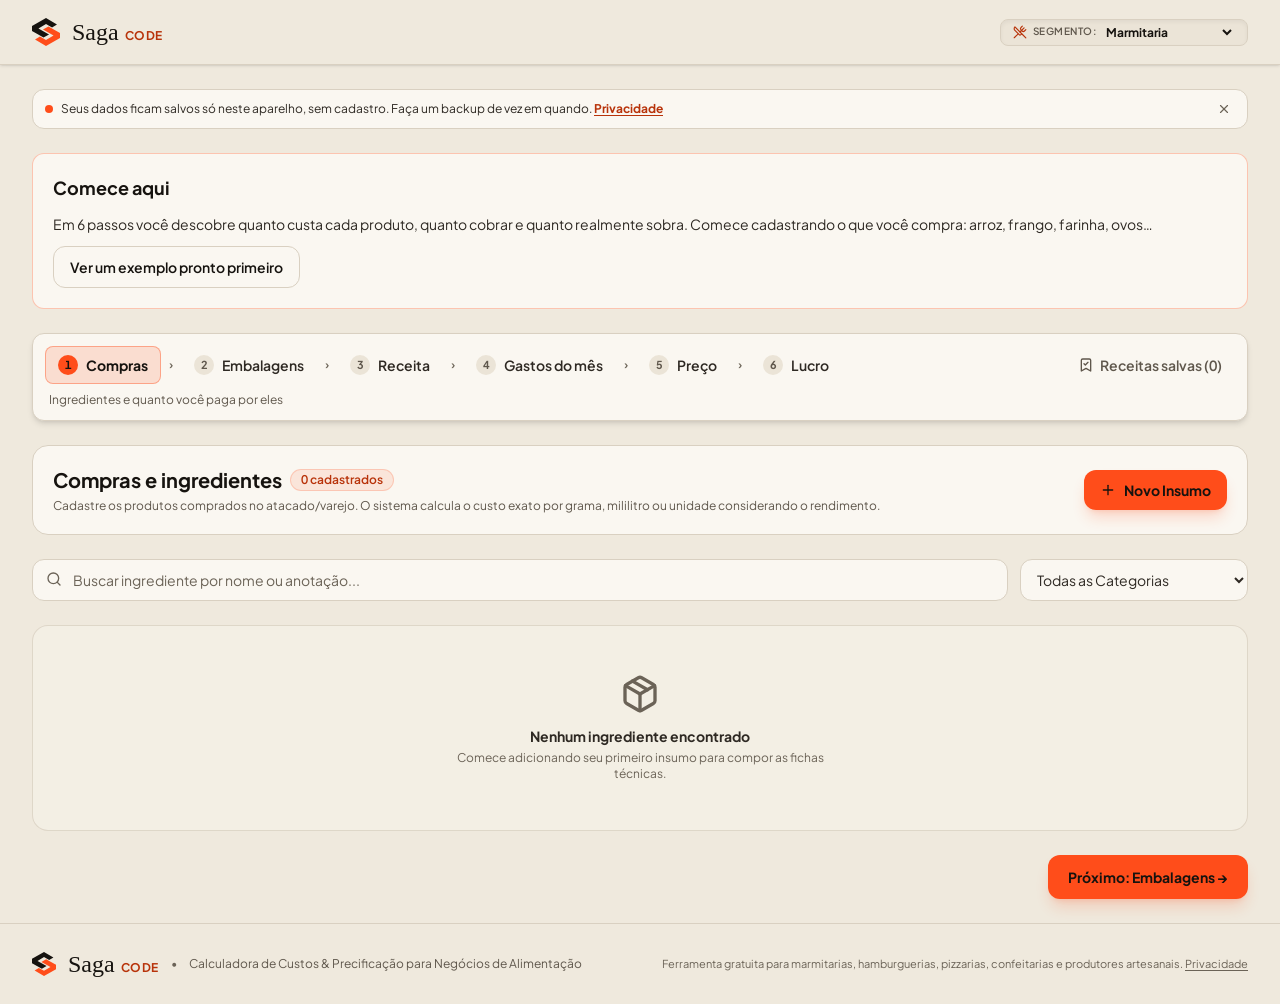
==== app/index.html @ 84a82c28 "Site da calculadora + calculadora v1 (build estático) Página de apresentação em / e calculadora em /" ====
<!doctype html>
<html lang="pt-BR">
  <head>
    <meta charset="UTF-8" />
    <meta name="viewport" content="width=device-width, initial-scale=1.0" />
    <title>SAGA Code | Calculadora de Custos e Precificação</title>
    <meta name="description" content="Ferramenta profissional e gratuita da SAGA Code para pequenos negócios de alimentação calcularem custos de produção, fichas técnicas, margem de lucro e formação de preços de venda." />
    <meta property="og:title" content="SAGA Code | Calculadora de Custos e Precificação" />
    <meta property="og:description" content="Ferramenta profissional e gratuita da SAGA Code para pequenos negócios de alimentação calcularem custos de produção, fichas técnicas, margem de lucro e formação de preços de venda." />
    <meta property="og:type" content="website" />
    <link rel="icon" type="image/svg+xml" href="data:image/svg+xml,%3Csvg viewBox='0 0 204 204' fill='none' xmlns='http://www.w3.org/2000/svg'%3E%3Cpath d='M102 0 L182 47 L146 69 L102 43 L47 76 L124 120 L84 142 L0 95 L0 58 Z' fill='%23efe9dd'/%3E%3Cpath d='M120 62 L204 109 L204 146 L102 204 L22 157 L58 135 L102 160 L157 127 L80 84 Z' fill='%23ff4d1a'/%3E%3C/svg%3E" />
    <link rel="preconnect" href="https://fonts.googleapis.com">
    <link rel="preconnect" href="https://fonts.gstatic.com" crossorigin>
    <link href="https://fonts.googleapis.com/css2?family=Plus+Jakarta+Sans:wght@400;500;600;700;800&family=JetBrains+Mono:wght@400;500;600;700&display=swap" rel="stylesheet">
    <link href="https://fonts.googleapis.com/css2?family=Material+Symbols+Outlined:wght,FILL@100..700,0..1&display=swap" rel="stylesheet" />
    <script type="module" crossorigin src="./assets/index-Cg6MCPva.js"></script>
    <link rel="stylesheet" crossorigin href="./assets/index-Ce3x1LpZ.css">
  </head>
  <body class="bg-fundo text-texto antialiased font-sans selection:bg-marca/20 selection:text-texto min-h-screen flex flex-col">
    <div id="root" class="min-h-screen flex flex-col"></div>
  </body>
</html>
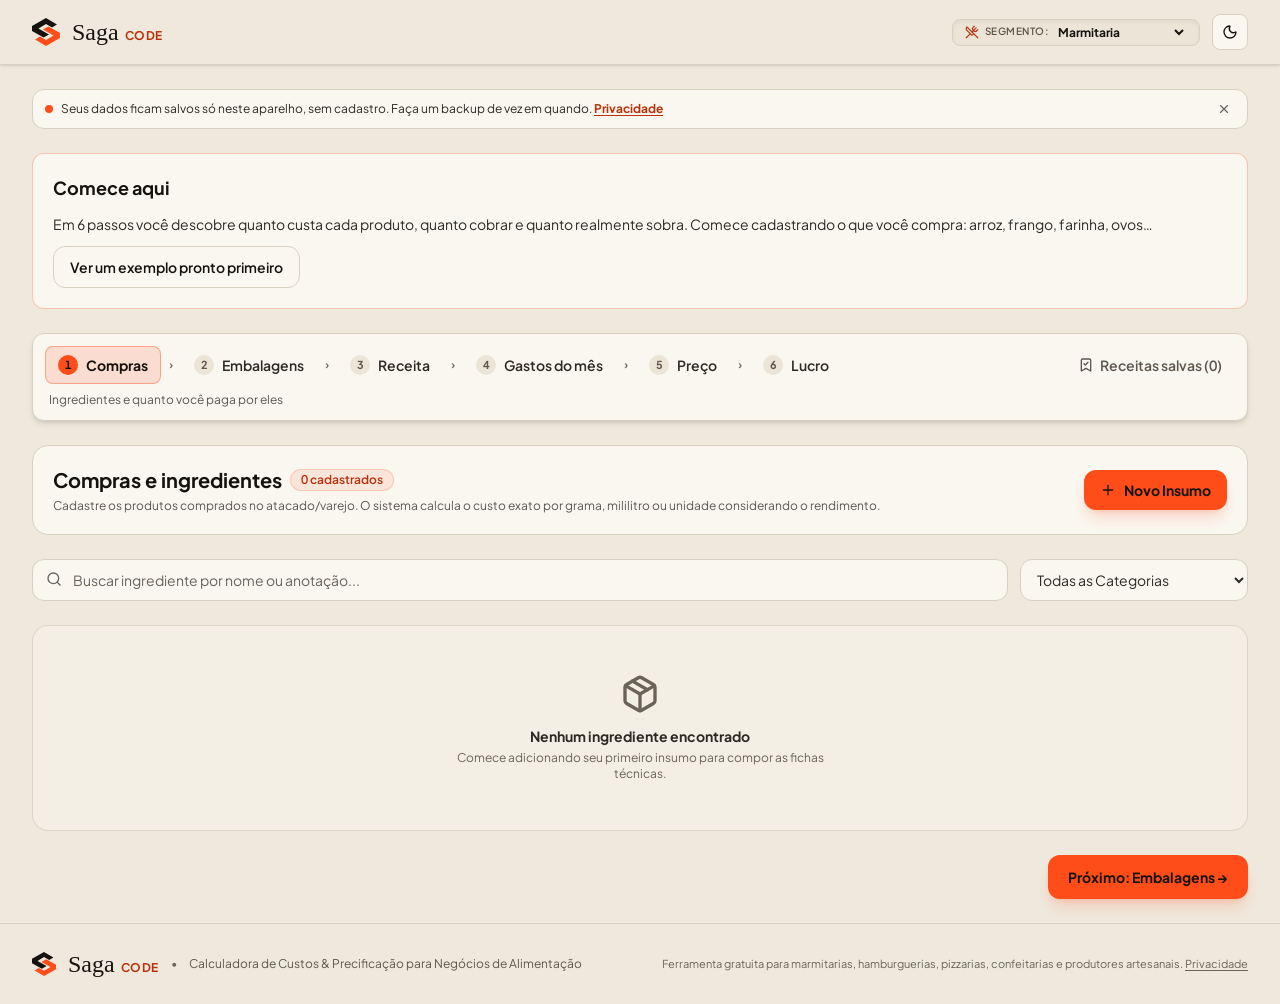
==== commit 0e427d07: "Botão de tema claro/escuro no site e na calculadora A escolha fica salva no aparelho e vale para os " ====
--- a/app/index.html
+++ b/app/index.html
@@ -13,7 +13,10 @@
     <link rel="preconnect" href="https://fonts.gstatic.com" crossorigin>
     <link href="https://fonts.googleapis.com/css2?family=Plus+Jakarta+Sans:wght@400;500;600;700;800&family=JetBrains+Mono:wght@400;500;600;700&display=swap" rel="stylesheet">
     <link href="https://fonts.googleapis.com/css2?family=Material+Symbols+Outlined:wght,FILL@100..700,0..1&display=swap" rel="stylesheet" />
-    <script type="module" crossorigin src="./assets/index-Cg6MCPva.js"></script>
+    <script>
+      try { var t = localStorage.getItem('saga-tema'); if (t === 'escuro' || (!t && matchMedia('(prefers-color-scheme: dark)').matches)) document.documentElement.setAttribute('data-tema', 'grafite'); } catch (e) {}
+    </script>
+    <script type="module" crossorigin src="./assets/index-BzdyCPck.js"></script>
     <link rel="stylesheet" crossorigin href="./assets/index-Ce3x1LpZ.css">
   </head>
   <body class="bg-fundo text-texto antialiased font-sans selection:bg-marca/20 selection:text-texto min-h-screen flex flex-col">
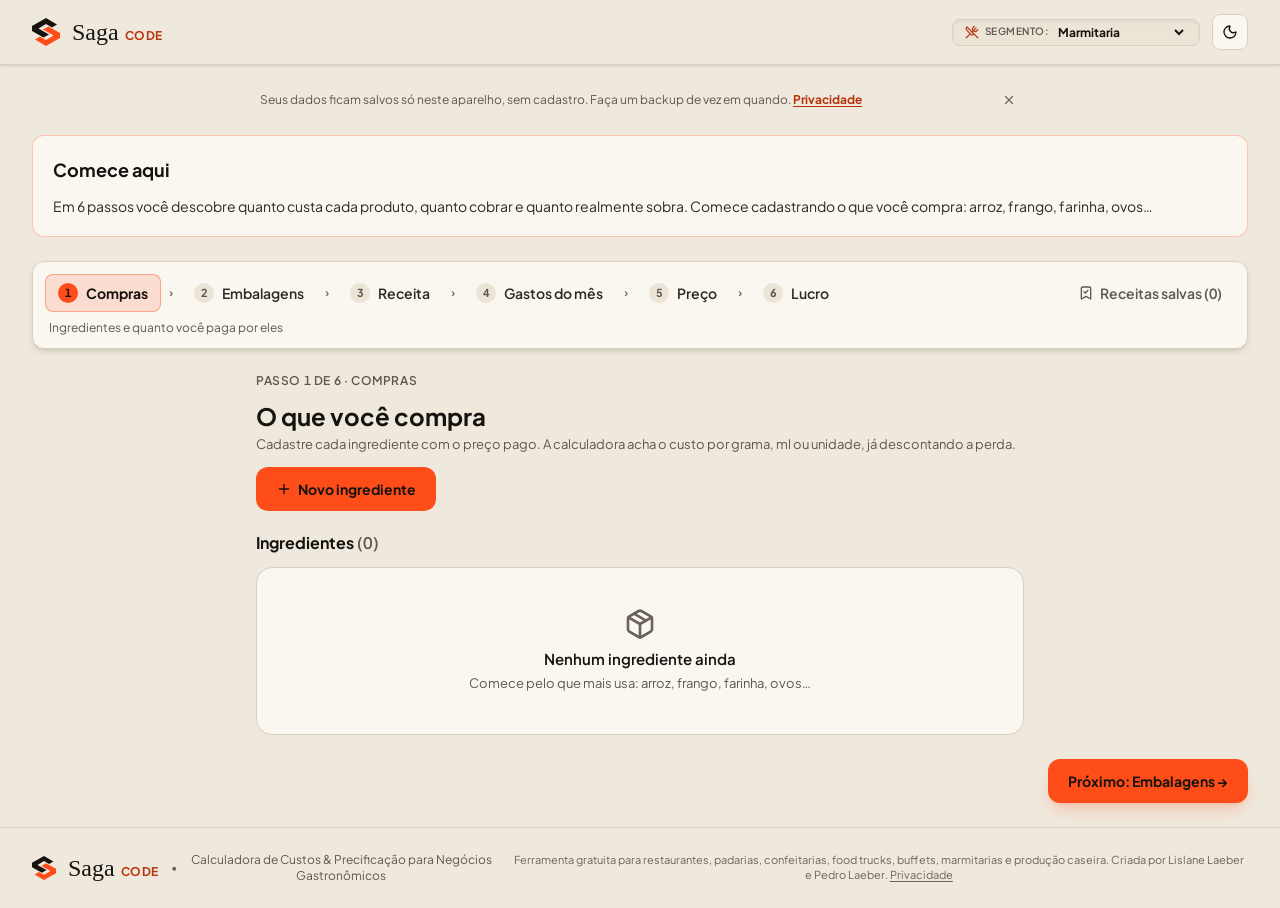
==== commit e168f94a: "Calculadora: visual premium em todas as telas, sem dados de teste - Seis telas no estilo da tela Rec" ====
--- a/app/index.html
+++ b/app/index.html
@@ -4,9 +4,9 @@
     <meta charset="UTF-8" />
     <meta name="viewport" content="width=device-width, initial-scale=1.0" />
     <title>SAGA Code | Calculadora de Custos e Precificação</title>
-    <meta name="description" content="Ferramenta profissional e gratuita da SAGA Code para pequenos negócios de alimentação calcularem custos de produção, fichas técnicas, margem de lucro e formação de preços de venda." />
+    <meta name="description" content="Ferramenta profissional e gratuita da SAGA Code para negócios gastronômicos calcularem custos de produção, fichas técnicas, margem de lucro e formação de preços de venda." />
     <meta property="og:title" content="SAGA Code | Calculadora de Custos e Precificação" />
-    <meta property="og:description" content="Ferramenta profissional e gratuita da SAGA Code para pequenos negócios de alimentação calcularem custos de produção, fichas técnicas, margem de lucro e formação de preços de venda." />
+    <meta property="og:description" content="Ferramenta profissional e gratuita da SAGA Code para negócios gastronômicos calcularem custos de produção, fichas técnicas, margem de lucro e formação de preços de venda." />
     <meta property="og:type" content="website" />
     <link rel="icon" type="image/svg+xml" href="data:image/svg+xml,%3Csvg viewBox='0 0 204 204' fill='none' xmlns='http://www.w3.org/2000/svg'%3E%3Cpath d='M102 0 L182 47 L146 69 L102 43 L47 76 L124 120 L84 142 L0 95 L0 58 Z' fill='%23efe9dd'/%3E%3Cpath d='M120 62 L204 109 L204 146 L102 204 L22 157 L58 135 L102 160 L157 127 L80 84 Z' fill='%23ff4d1a'/%3E%3C/svg%3E" />
     <link rel="preconnect" href="https://fonts.googleapis.com">
@@ -16,8 +16,8 @@
     <script>
       try { var t = localStorage.getItem('saga-tema'); if (t === 'escuro' || (!t && matchMedia('(prefers-color-scheme: dark)').matches)) document.documentElement.setAttribute('data-tema', 'grafite'); } catch (e) {}
     </script>
-    <script type="module" crossorigin src="./assets/index-BzdyCPck.js"></script>
-    <link rel="stylesheet" crossorigin href="./assets/index-Ce3x1LpZ.css">
+    <script type="module" crossorigin src="./assets/index-DSBAa_NX.js"></script>
+    <link rel="stylesheet" crossorigin href="./assets/index-Cl3dz7Lz.css">
   </head>
   <body class="bg-fundo text-texto antialiased font-sans selection:bg-marca/20 selection:text-texto min-h-screen flex flex-col">
     <div id="root" class="min-h-screen flex flex-col"></div>
--- a/app/assets/index-Cl3dz7Lz.css
+++ b/app/assets/index-Cl3dz7Lz.css
@@ -0,0 +1,2 @@
+/*! tailwindcss v4.3.5 | MIT License | https://tailwindcss.com */
+@layer properties{@supports (((-webkit-hyphens:none)) and (not (margin-trim:block))) or ((-moz-orient:inline) and (not (color:rgb(from red r g b)))){*,:before,:after,::backdrop{--tw-translate-x:0;--tw-translate-y:0;--tw-translate-z:0;--tw-rotate-x:initial;--tw-rotate-y:initial;--tw-rotate-z:initial;--tw-skew-x:initial;--tw-skew-y:initial;--tw-space-y-reverse:0;--tw-divide-y-reverse:0;--tw-border-style:solid;--tw-gradient-position:initial;--tw-gradient-from:#0000;--tw-gradient-via:#0000;--tw-gradient-to:#0000;--tw-gradient-stops:initial;--tw-gradient-via-stops:initial;--tw-gradient-from-position:0%;--tw-gradient-via-position:50%;--tw-gradient-to-position:100%;--tw-leading:initial;--tw-font-weight:initial;--tw-tracking:initial;--tw-shadow:0 0 #0000;--tw-shadow-color:initial;--tw-shadow-alpha:100%;--tw-inset-shadow:0 0 #0000;--tw-inset-shadow-color:initial;--tw-inset-shadow-alpha:100%;--tw-ring-color:initial;--tw-ring-shadow:0 0 #0000;--tw-inset-ring-color:initial;--tw-inset-ring-shadow:0 0 #0000;--tw-ring-inset:initial;--tw-ring-offset-width:0px;--tw-ring-offset-color:#fff;--tw-ring-offset-shadow:0 0 #0000;--tw-backdrop-blur:initial;--tw-backdrop-brightness:initial;--tw-backdrop-contrast:initial;--tw-backdrop-grayscale:initial;--tw-backdrop-hue-rotate:initial;--tw-backdrop-invert:initial;--tw-backdrop-opacity:initial;--tw-backdrop-saturate:initial;--tw-backdrop-sepia:initial;--tw-duration:initial;--tw-ease:initial}}}@layer theme{:root,:host{--font-sans:"Plus Jakarta Sans", system-ui, -apple-system, sans-serif;--font-mono:"Plus Jakarta Sans", system-ui, -apple-system, sans-serif;--color-orange-100:oklch(95.4% .038 75.164);--color-orange-200:oklch(90.1% .076 70.697);--color-orange-500:oklch(70.5% .213 47.604);--color-orange-600:oklch(64.6% .222 41.116);--color-orange-700:oklch(55.3% .195 38.402);--color-orange-800:oklch(47% .157 37.304);--color-orange-950:oklch(26.6% .079 36.259);--color-neutral-50:oklch(98.5% 0 none);--color-neutral-100:oklch(97% 0 none);--color-neutral-200:oklch(92.2% 0 none);--color-neutral-300:oklch(87% 0 none);--color-neutral-500:oklch(55.6% 0 none);--color-neutral-600:oklch(43.9% 0 none);--color-neutral-700:oklch(37.1% 0 none);--color-neutral-800:oklch(26.9% 0 none);--color-neutral-900:oklch(20.5% 0 none);--color-neutral-950:oklch(14.5% 0 none);--color-black:#000;--color-white:#fff;--spacing:.25rem;--container-sm:24rem;--container-md:28rem;--container-lg:32rem;--container-3xl:48rem;--container-4xl:56rem;--text-xs:.75rem;--text-xs--line-height:calc(1 / .75);--text-sm:.875rem;--text-sm--line-height:calc(1.25 / .875);--text-base:1rem;--text-base--line-height:calc(1.5 / 1);--text-lg:1.125rem;--text-lg--line-height:calc(1.75 / 1.125);--text-xl:1.25rem;--text-xl--line-height:calc(1.75 / 1.25);--text-2xl:1.5rem;--text-2xl--line-height:calc(2 / 1.5);--text-3xl:1.875rem;--text-3xl--line-height:calc(2.25 / 1.875);--text-4xl:2.25rem;--text-4xl--line-height:calc(2.5 / 2.25);--font-weight-normal:400;--font-weight-medium:500;--font-weight-semibold:600;--font-weight-bold:700;--font-weight-extrabold:800;--font-weight-black:900;--tracking-tight:-.025em;--tracking-normal:0em;--tracking-wider:.05em;--leading-tight:1.25;--leading-snug:1.375;--leading-relaxed:1.625;--radius-lg:.5rem;--radius-xl:.75rem;--radius-2xl:1rem;--radius-3xl:1.5rem;--ease-out:cubic-bezier(0, 0, .2, 1);--animate-spin:spin 1s linear infinite;--animate-pulse:pulse 2s cubic-bezier(.4, 0, .6, 1) infinite;--blur-sm:8px;--blur-md:12px;--default-transition-duration:.15s;--default-transition-timing-function:cubic-bezier(.4, 0, .2, 1);--default-font-family:var(--font-sans);--default-mono-font-family:var(--font-mono);--color-fundo:#efe9dd;--color-superficie:#faf7f1;--color-superficie-2:#ebe4d7;--color-borda:#d9d0c1;--color-texto:#16130f;--color-texto-2:#2e2923;--color-texto-suave:#5f574c;--color-texto-fraco:#6b6357;--color-marca:#ff4d1a;--color-marca-hover:#e8400f;--color-marca-texto:#b8330a;--color-sobre-marca:#16130f;--color-sucesso:#1f7a4d;--color-perigo:#b42318;--color-alerta:#8a4f00;--color-info:#1d5fa8}}@layer base{*,:after,:before,::backdrop{box-sizing:border-box;border:0 solid;margin:0;padding:0}::file-selector-button{box-sizing:border-box;border:0 solid;margin:0;padding:0}html,:host{-webkit-text-size-adjust:100%;tab-size:4;line-height:1.5;font-family:var(--default-font-family,-apple-system, BlinkMacSystemFont, "Segoe UI", Roboto, "Helvetica Neue", "Noto Sans", Arial, sans-serif, "Apple Color Emoji", "Segoe UI Emoji", "Segoe UI Symbol", "Noto Color Emoji");font-feature-settings:var(--default-font-feature-settings,normal);font-variation-settings:var(--default-font-variation-settings,normal);-webkit-tap-highlight-color:transparent}hr{height:0;color:inherit;border-top-width:1px}abbr:where([title]){-webkit-text-decoration:underline dotted;text-decoration:underline dotted}h1,h2,h3,h4,h5,h6{font-size:inherit;font-weight:inherit}a{color:inherit;-webkit-text-decoration:inherit;-webkit-text-decoration:inherit;-webkit-text-decoration:inherit;-webkit-text-decoration:inherit;text-decoration:inherit}b,strong{font-weight:bolder}code,kbd,samp,pre{font-family:var(--default-mono-font-family,ui-monospace, SFMono-Regular, Menlo, Monaco, Consolas, "Liberation Mono", "Courier New", monospace);font-feature-settings:var(--default-mono-font-feature-settings,normal);font-variation-settings:var(--default-mono-font-variation-settings,normal);font-size:1em}small{font-size:80%}sub,sup{vertical-align:baseline;font-size:75%;line-height:0;position:relative}sub{bottom:-.25em}sup{top:-.5em}table{text-indent:0;border-color:inherit;border-collapse:collapse}:-moz-focusring:where(:not(iframe)){outline:auto}progress{vertical-align:baseline}summary{display:list-item}ol,ul,menu{list-style:none}img,svg,video,canvas,audio,iframe,embed,object{vertical-align:middle;display:block}img,video{max-width:100%;height:auto}button,input,select,optgroup,textarea{font:inherit;font-feature-settings:inherit;font-variation-settings:inherit;letter-spacing:inherit;color:inherit;opacity:1;background-color:#0000;border-radius:0}::file-selector-button{font:inherit;font-feature-settings:inherit;font-variation-settings:inherit;letter-spacing:inherit;color:inherit;opacity:1;background-color:#0000;border-radius:0}:where(select:is([multiple],[size])) optgroup{font-weight:bolder}:where(select:is([multiple],[size])) optgroup option{padding-inline-start:20px}::file-selector-button{margin-inline-end:4px}::placeholder{opacity:1}@supports (not ((-webkit-appearance:-apple-pay-button))) or (contain-intrinsic-size:1px){::placeholder{color:currentColor}@supports (color:color-mix(in lab, red, red)){::placeholder{color:color-mix(in oklab, currentcolor 50%, transparent)}}}textarea{resize:vertical}::-webkit-search-decoration{-webkit-appearance:none}::-webkit-date-and-time-value{min-height:1lh;text-align:inherit}::-webkit-datetime-edit{display:inline-flex}::-webkit-datetime-edit-fields-wrapper{padding:0}::-webkit-datetime-edit{padding-block:0}::-webkit-datetime-edit-year-field{padding-block:0}::-webkit-datetime-edit-month-field{padding-block:0}::-webkit-datetime-edit-day-field{padding-block:0}::-webkit-datetime-edit-hour-field{padding-block:0}::-webkit-datetime-edit-minute-field{padding-block:0}::-webkit-datetime-edit-second-field{padding-block:0}::-webkit-datetime-edit-millisecond-field{padding-block:0}::-webkit-datetime-edit-meridiem-field{padding-block:0}::-webkit-calendar-picker-indicator{line-height:1}:-moz-ui-invalid{box-shadow:none}button,input:where([type=button],[type=reset],[type=submit]){appearance:button}::file-selector-button{appearance:button}::-webkit-inner-spin-button{height:auto}::-webkit-outer-spin-button{height:auto}[hidden]:where(:not([hidden=until-found])){display:none!important}*{border-color:var(--color-borda)}body{font-family:var(--font-sans);font-variant-numeric:tabular-nums;background-color:var(--color-fundo);color:var(--color-texto)}input[type=number]::-webkit-inner-spin-button{-webkit-appearance:none;margin:0}input[type=number]::-webkit-outer-spin-button{-webkit-appearance:none;margin:0}input[type=number]{-moz-appearance:textfield}input[type=range]{accent-color:var(--color-marca)}}@layer components;@layer utilities{.sr-only{clip-path:inset(50%);white-space:nowrap;border-width:0;width:1px;height:1px;margin:-1px;padding:0;position:absolute;overflow:hidden}.absolute{position:absolute}.fixed{position:fixed}.relative{position:relative}.sticky{position:sticky}.inset-0{inset:0}.-top-1{top:calc(var(--spacing) * -1)}.top-0{top:0}.top-1\/2{top:50%}.top-2{top:calc(var(--spacing) * 2)}.top-2\.5{top:calc(var(--spacing) * 2.5)}.top-3{top:calc(var(--spacing) * 3)}.-right-1\.5{right:calc(var(--spacing) * -1.5)}.right-0{right:0}.right-3{right:calc(var(--spacing) * 3)}.right-4{right:calc(var(--spacing) * 4)}.bottom-0{bottom:0}.bottom-20{bottom:calc(var(--spacing) * 20)}.left-0{left:0}.left-3{left:calc(var(--spacing) * 3)}.left-3\.5{left:calc(var(--spacing) * 3.5)}.left-4{left:calc(var(--spacing) * 4)}.z-10{z-index:10}.z-50{z-index:50}.z-\[55\]{z-index:55}.z-\[60\]{z-index:60}.m-0\!{margin:0!important}.mx-auto{margin-inline:auto}.mt-0\.5{margin-top:calc(var(--spacing) * .5)}.mt-1{margin-top:var(--spacing)}.mt-1\.5{margin-top:calc(var(--spacing) * 1.5)}.mt-2{margin-top:calc(var(--spacing) * 2)}.mt-3{margin-top:calc(var(--spacing) * 3)}.mt-4{margin-top:calc(var(--spacing) * 4)}.mt-5{margin-top:calc(var(--spacing) * 5)}.mt-8{margin-top:calc(var(--spacing) * 8)}.mb-1{margin-bottom:var(--spacing)}.mb-1\.5{margin-bottom:calc(var(--spacing) * 1.5)}.mb-2{margin-bottom:calc(var(--spacing) * 2)}.mb-3{margin-bottom:calc(var(--spacing) * 3)}.mb-4{margin-bottom:calc(var(--spacing) * 4)}.mb-6{margin-bottom:calc(var(--spacing) * 6)}.-ml-1{margin-left:calc(var(--spacing) * -1)}.ml-2{margin-left:calc(var(--spacing) * 2)}.line-clamp-2{-webkit-line-clamp:2;-webkit-box-orient:vertical;display:-webkit-box;overflow:hidden}.block{display:block}.flex{display:flex}.grid{display:grid}.hidden{display:none}.inline-flex{display:inline-flex}.\[field-sizing\:content\]{field-sizing:content}.h-0\.5{height:calc(var(--spacing) * .5)}.h-1\.5{height:calc(var(--spacing) * 1.5)}.h-2{height:calc(var(--spacing) * 2)}.h-3{height:calc(var(--spacing) * 3)}.h-3\.5{height:calc(var(--spacing) * 3.5)}.h-4{height:calc(var(--spacing) * 4)}.h-5{height:calc(var(--spacing) * 5)}.h-6{height:calc(var(--spacing) * 6)}.h-8{height:calc(var(--spacing) * 8)}.h-9{height:calc(var(--spacing) * 9)}.h-10{height:calc(var(--spacing) * 10)}.h-11{height:calc(var(--spacing) * 11)}.h-12{height:calc(var(--spacing) * 12)}.h-16{height:calc(var(--spacing) * 16)}.h-full{height:100%}.max-h-\[85vh\]{max-height:85vh}.max-h-\[90vh\]{max-height:90vh}.min-h-\[2\.4em\]{min-height:2.4em}.min-h-\[58px\]{min-height:58px}.min-h-screen{min-height:100vh}.w-2{width:calc(var(--spacing) * 2)}.w-3{width:calc(var(--spacing) * 3)}.w-3\.5{width:calc(var(--spacing) * 3.5)}.w-4{width:calc(var(--spacing) * 4)}.w-5{width:calc(var(--spacing) * 5)}.w-6{width:calc(var(--spacing) * 6)}.w-8{width:calc(var(--spacing) * 8)}.w-9{width:calc(var(--spacing) * 9)}.w-11{width:calc(var(--spacing) * 11)}.w-12{width:calc(var(--spacing) * 12)}.w-14{width:calc(var(--spacing) * 14)}.w-20{width:calc(var(--spacing) * 20)}.w-24{width:calc(var(--spacing) * 24)}.w-28{width:calc(var(--spacing) * 28)}.w-32{width:calc(var(--spacing) * 32)}.w-36{width:calc(var(--spacing) * 36)}.w-full{width:100%}.w-px{width:1px}.max-w-3xl{max-width:var(--container-3xl)}.max-w-4xl{max-width:var(--container-4xl)}.max-w-\[55\%\]{max-width:55%}.max-w-\[120px\]{max-width:120px}.max-w-\[1440px\]{max-width:1440px}.max-w-lg{max-width:var(--container-lg)}.max-w-md{max-width:var(--container-md)}.max-w-sm{max-width:var(--container-sm)}.min-w-0{min-width:0}.min-w-\[2ch\]{min-width:2ch}.min-w-\[140px\]{min-width:140px}.min-w-\[200px\]{min-width:200px}.flex-1{flex:1}.shrink-0{flex-shrink:0}.border-collapse{border-collapse:collapse}.-translate-y-1\/2{--tw-translate-y:calc(calc(1 / 2 * 100%) * -1);translate:var(--tw-translate-x) var(--tw-translate-y)}.transform{transform:var(--tw-rotate-x, ) var(--tw-rotate-y, ) var(--tw-rotate-z, ) var(--tw-skew-x, ) var(--tw-skew-y, )}.animate-pulse{animation:var(--animate-pulse)}.animate-spin{animation:var(--animate-spin)}.cursor-pointer{cursor:pointer}.resize{resize:both}.resize-none{resize:none}.list-disc{list-style-type:disc}.list-none{list-style-type:none}.grid-cols-1{grid-template-columns:repeat(1,minmax(0,1fr))}.grid-cols-2{grid-template-columns:repeat(2,minmax(0,1fr))}.grid-cols-3{grid-template-columns:repeat(3,minmax(0,1fr))}.grid-cols-4{grid-template-columns:repeat(4,minmax(0,1fr))}.grid-cols-6{grid-template-columns:repeat(6,minmax(0,1fr))}.flex-col{flex-direction:column}.flex-wrap{flex-wrap:wrap}.items-baseline{align-items:baseline}.items-center{align-items:center}.items-end{align-items:flex-end}.items-start{align-items:flex-start}.justify-between{justify-content:space-between}.justify-center{justify-content:center}.justify-end{justify-content:flex-end}.gap-0\.5{gap:calc(var(--spacing) * .5)}.gap-1{gap:var(--spacing)}.gap-1\.5{gap:calc(var(--spacing) * 1.5)}.gap-2{gap:calc(var(--spacing) * 2)}.gap-2\.5{gap:calc(var(--spacing) * 2.5)}.gap-3{gap:calc(var(--spacing) * 3)}.gap-4{gap:calc(var(--spacing) * 4)}.gap-5{gap:calc(var(--spacing) * 5)}.gap-6{gap:calc(var(--spacing) * 6)}:where(.space-y-1>:not(:last-child)){--tw-space-y-reverse:0;margin-block-start:calc(var(--spacing) * var(--tw-space-y-reverse));margin-block-end:calc(var(--spacing) * calc(1 - var(--tw-space-y-reverse)))}:where(.space-y-2>:not(:last-child)){--tw-space-y-reverse:0;margin-block-start:calc(calc(var(--spacing) * 2) * var(--tw-space-y-reverse));margin-block-end:calc(calc(var(--spacing) * 2) * calc(1 - var(--tw-space-y-reverse)))}:where(.space-y-3>:not(:last-child)){--tw-space-y-reverse:0;margin-block-start:calc(calc(var(--spacing) * 3) * var(--tw-space-y-reverse));margin-block-end:calc(calc(var(--spacing) * 3) * calc(1 - var(--tw-space-y-reverse)))}:where(.space-y-4>:not(:last-child)){--tw-space-y-reverse:0;margin-block-start:calc(calc(var(--spacing) * 4) * var(--tw-space-y-reverse));margin-block-end:calc(calc(var(--spacing) * 4) * calc(1 - var(--tw-space-y-reverse)))}:where(.space-y-5>:not(:last-child)){--tw-space-y-reverse:0;margin-block-start:calc(calc(var(--spacing) * 5) * var(--tw-space-y-reverse));margin-block-end:calc(calc(var(--spacing) * 5) * calc(1 - var(--tw-space-y-reverse)))}:where(.space-y-6>:not(:last-child)){--tw-space-y-reverse:0;margin-block-start:calc(calc(var(--spacing) * 6) * var(--tw-space-y-reverse));margin-block-end:calc(calc(var(--spacing) * 6) * calc(1 - var(--tw-space-y-reverse)))}:where(.divide-y>:not(:last-child)){--tw-divide-y-reverse:0;border-bottom-style:var(--tw-border-style);border-top-style:var(--tw-border-style);border-top-width:calc(1px * var(--tw-divide-y-reverse));border-bottom-width:calc(1px * calc(1 - var(--tw-divide-y-reverse)))}:where(.divide-borda>:not(:last-child)){border-color:var(--color-borda)}:where(.divide-borda\/50>:not(:last-child)){border-color:#d9d0c180}@supports (color:color-mix(in lab, red, red)){:where(.divide-borda\/50>:not(:last-child)){border-color:color-mix(in oklab, var(--color-borda) 50%, transparent)}}:where(.divide-neutral-200>:not(:last-child)){border-color:var(--color-neutral-200)}.self-start{align-self:flex-start}.truncate{text-overflow:ellipsis;white-space:nowrap;overflow:hidden}.overflow-hidden{overflow:hidden}.overflow-x-auto{overflow-x:auto}.overflow-y-auto{overflow-y:auto}.rounded{border-radius:.25rem}.rounded-2xl{border-radius:var(--radius-2xl)}.rounded-full{border-radius:2147483647px}.rounded-lg{border-radius:var(--radius-lg)}.rounded-xl{border-radius:var(--radius-xl)}.rounded-t-3xl{border-top-left-radius:var(--radius-3xl);border-top-right-radius:var(--radius-3xl)}.border{border-style:var(--tw-border-style);border-width:1px}.border-0{border-style:var(--tw-border-style);border-width:0}.border-t{border-top-style:var(--tw-border-style);border-top-width:1px}.border-t-2{border-top-style:var(--tw-border-style);border-top-width:2px}.border-b{border-bottom-style:var(--tw-border-style);border-bottom-width:1px}.border-b-2{border-bottom-style:var(--tw-border-style);border-bottom-width:2px}.border-dashed{--tw-border-style:dashed;border-style:dashed}.border-alerta\/30{border-color:#8a4f004d}@supports (color:color-mix(in lab, red, red)){.border-alerta\/30{border-color:color-mix(in oklab, var(--color-alerta) 30%, transparent)}}.border-alerta\/40{border-color:#8a4f0066}@supports (color:color-mix(in lab, red, red)){.border-alerta\/40{border-color:color-mix(in oklab, var(--color-alerta) 40%, transparent)}}.border-borda{border-color:var(--color-borda)}.border-borda\/60{border-color:#d9d0c199}@supports (color:color-mix(in lab, red, red)){.border-borda\/60{border-color:color-mix(in oklab, var(--color-borda) 60%, transparent)}}.border-borda\/70{border-color:#d9d0c1b3}@supports (color:color-mix(in lab, red, red)){.border-borda\/70{border-color:color-mix(in oklab, var(--color-borda) 70%, transparent)}}.border-borda\/80{border-color:#d9d0c1cc}@supports (color:color-mix(in lab, red, red)){.border-borda\/80{border-color:color-mix(in oklab, var(--color-borda) 80%, transparent)}}.border-marca\/20{border-color:#ff4d1a33}@supports (color:color-mix(in lab, red, red)){.border-marca\/20{border-color:color-mix(in oklab, var(--color-marca) 20%, transparent)}}.border-marca\/25{border-color:#ff4d1a40}@supports (color:color-mix(in lab, red, red)){.border-marca\/25{border-color:color-mix(in oklab, var(--color-marca) 25%, transparent)}}.border-marca\/30{border-color:#ff4d1a4d}@supports (color:color-mix(in lab, red, red)){.border-marca\/30{border-color:color-mix(in oklab, var(--color-marca) 30%, transparent)}}.border-marca\/40{border-color:#ff4d1a66}@supports (color:color-mix(in lab, red, red)){.border-marca\/40{border-color:color-mix(in oklab, var(--color-marca) 40%, transparent)}}.border-neutral-200{border-color:var(--color-neutral-200)}.border-neutral-800{border-color:var(--color-neutral-800)}.border-neutral-900{border-color:var(--color-neutral-900)}.border-orange-200{border-color:var(--color-orange-200)}.border-perigo\/30{border-color:#b423184d}@supports (color:color-mix(in lab, red, red)){.border-perigo\/30{border-color:color-mix(in oklab, var(--color-perigo) 30%, transparent)}}.border-perigo\/40{border-color:#b4231866}@supports (color:color-mix(in lab, red, red)){.border-perigo\/40{border-color:color-mix(in oklab, var(--color-perigo) 40%, transparent)}}.border-perigo\/50{border-color:#b4231880}@supports (color:color-mix(in lab, red, red)){.border-perigo\/50{border-color:color-mix(in oklab, var(--color-perigo) 50%, transparent)}}.border-sucesso\/20{border-color:#1f7a4d33}@supports (color:color-mix(in lab, red, red)){.border-sucesso\/20{border-color:color-mix(in oklab, var(--color-sucesso) 20%, transparent)}}.border-sucesso\/30{border-color:#1f7a4d4d}@supports (color:color-mix(in lab, red, red)){.border-sucesso\/30{border-color:color-mix(in oklab, var(--color-sucesso) 30%, transparent)}}.border-sucesso\/40{border-color:#1f7a4d66}@supports (color:color-mix(in lab, red, red)){.border-sucesso\/40{border-color:color-mix(in oklab, var(--color-sucesso) 40%, transparent)}}.border-sucesso\/50{border-color:#1f7a4d80}@supports (color:color-mix(in lab, red, red)){.border-sucesso\/50{border-color:color-mix(in oklab, var(--color-sucesso) 50%, transparent)}}.border-transparent{border-color:#0000}.bg-alerta{background-color:var(--color-alerta)}.bg-alerta\/10{background-color:#8a4f001a}@supports (color:color-mix(in lab, red, red)){.bg-alerta\/10{background-color:color-mix(in oklab, var(--color-alerta) 10%, transparent)}}.bg-black\/50{background-color:#00000080}@supports (color:color-mix(in lab, red, red)){.bg-black\/50{background-color:color-mix(in oklab, var(--color-black) 50%, transparent)}}.bg-fundo{background-color:var(--color-fundo)}.bg-fundo\/50{background-color:#efe9dd80}@supports (color:color-mix(in lab, red, red)){.bg-fundo\/50{background-color:color-mix(in oklab, var(--color-fundo) 50%, transparent)}}.bg-fundo\/60{background-color:#efe9dd99}@supports (color:color-mix(in lab, red, red)){.bg-fundo\/60{background-color:color-mix(in oklab, var(--color-fundo) 60%, transparent)}}.bg-fundo\/95{background-color:#efe9ddf2}@supports (color:color-mix(in lab, red, red)){.bg-fundo\/95{background-color:color-mix(in oklab, var(--color-fundo) 95%, transparent)}}.bg-info{background-color:var(--color-info)}.bg-info\/10{background-color:#1d5fa81a}@supports (color:color-mix(in lab, red, red)){.bg-info\/10{background-color:color-mix(in oklab, var(--color-info) 10%, transparent)}}.bg-marca{background-color:var(--color-marca)}.bg-marca\/10{background-color:#ff4d1a1a}@supports (color:color-mix(in lab, red, red)){.bg-marca\/10{background-color:color-mix(in oklab, var(--color-marca) 10%, transparent)}}.bg-marca\/15{background-color:#ff4d1a26}@supports (color:color-mix(in lab, red, red)){.bg-marca\/15{background-color:color-mix(in oklab, var(--color-marca) 15%, transparent)}}.bg-marca\/20{background-color:#ff4d1a33}@supports (color:color-mix(in lab, red, red)){.bg-marca\/20{background-color:color-mix(in oklab, var(--color-marca) 20%, transparent)}}.bg-neutral-50{background-color:var(--color-neutral-50)}.bg-neutral-100{background-color:var(--color-neutral-100)}.bg-neutral-800{background-color:var(--color-neutral-800)}.bg-neutral-950{background-color:var(--color-neutral-950)}.bg-orange-100{background-color:var(--color-orange-100)}.bg-orange-600{background-color:var(--color-orange-600)}.bg-perigo\/10{background-color:#b423181a}@supports (color:color-mix(in lab, red, red)){.bg-perigo\/10{background-color:color-mix(in oklab, var(--color-perigo) 10%, transparent)}}.bg-perigo\/15{background-color:#b4231826}@supports (color:color-mix(in lab, red, red)){.bg-perigo\/15{background-color:color-mix(in oklab, var(--color-perigo) 15%, transparent)}}.bg-sucesso{background-color:var(--color-sucesso)}.bg-sucesso\/10{background-color:#1f7a4d1a}@supports (color:color-mix(in lab, red, red)){.bg-sucesso\/10{background-color:color-mix(in oklab, var(--color-sucesso) 10%, transparent)}}.bg-sucesso\/15{background-color:#1f7a4d26}@supports (color:color-mix(in lab, red, red)){.bg-sucesso\/15{background-color:color-mix(in oklab, var(--color-sucesso) 15%, transparent)}}.bg-superficie{background-color:var(--color-superficie)}.bg-superficie-2{background-color:var(--color-superficie-2)}.bg-superficie-2\/40{background-color:#ebe4d766}@supports (color:color-mix(in lab, red, red)){.bg-superficie-2\/40{background-color:color-mix(in oklab, var(--color-superficie-2) 40%, transparent)}}.bg-superficie-2\/50{background-color:#ebe4d780}@supports (color:color-mix(in lab, red, red)){.bg-superficie-2\/50{background-color:color-mix(in oklab, var(--color-superficie-2) 50%, transparent)}}.bg-superficie\/90{background-color:#faf7f1e6}@supports (color:color-mix(in lab, red, red)){.bg-superficie\/90{background-color:color-mix(in oklab, var(--color-superficie) 90%, transparent)}}.bg-superficie\/95{background-color:#faf7f1f2}@supports (color:color-mix(in lab, red, red)){.bg-superficie\/95{background-color:color-mix(in oklab, var(--color-superficie) 95%, transparent)}}.bg-texto{background-color:var(--color-texto)}.bg-texto-suave{background-color:var(--color-texto-suave)}.bg-transparent{background-color:#0000}.bg-white{background-color:var(--color-white)}.bg-gradient-to-br{--tw-gradient-position:to bottom right in oklab;background-image:linear-gradient(var(--tw-gradient-stops))}.from-fundo{--tw-gradient-from:var(--color-fundo);--tw-gradient-stops:var(--tw-gradient-via-stops,var(--tw-gradient-position), var(--tw-gradient-from) var(--tw-gradient-from-position), var(--tw-gradient-to) var(--tw-gradient-to-position))}.to-marca\/10{--tw-gradient-to:#ff4d1a1a}@supports (color:color-mix(in lab, red, red)){.to-marca\/10{--tw-gradient-to:color-mix(in oklab, var(--color-marca) 10%, transparent)}}.to-marca\/10{--tw-gradient-stops:var(--tw-gradient-via-stops,var(--tw-gradient-position), var(--tw-gradient-from) var(--tw-gradient-from-position), var(--tw-gradient-to) var(--tw-gradient-to-position))}.stroke-\[3\]{stroke-width:3px}.stroke-\[4\]{stroke-width:4px}.object-cover{object-fit:cover}.p-0{padding:0}.p-1{padding:var(--spacing)}.p-1\.5{padding:calc(var(--spacing) * 1.5)}.p-2{padding:calc(var(--spacing) * 2)}.p-2\.5{padding:calc(var(--spacing) * 2.5)}.p-3{padding:calc(var(--spacing) * 3)}.p-3\.5{padding:calc(var(--spacing) * 3.5)}.p-4{padding:calc(var(--spacing) * 4)}.p-5{padding:calc(var(--spacing) * 5)}.p-6{padding:calc(var(--spacing) * 6)}.p-8{padding:calc(var(--spacing) * 8)}.px-0{padding-inline:0}.px-1{padding-inline:var(--spacing)}.px-2{padding-inline:calc(var(--spacing) * 2)}.px-2\.5{padding-inline:calc(var(--spacing) * 2.5)}.px-3{padding-inline:calc(var(--spacing) * 3)}.px-3\.5{padding-inline:calc(var(--spacing) * 3.5)}.px-4{padding-inline:calc(var(--spacing) * 4)}.px-5{padding-inline:calc(var(--spacing) * 5)}.px-6{padding-inline:calc(var(--spacing) * 6)}.py-0\.5{padding-block:calc(var(--spacing) * .5)}.py-1{padding-block:var(--spacing)}.py-1\.5{padding-block:calc(var(--spacing) * 1.5)}.py-2{padding-block:calc(var(--spacing) * 2)}.py-2\.5{padding-block:calc(var(--spacing) * 2.5)}.py-3{padding-block:calc(var(--spacing) * 3)}.py-3\.5{padding-block:calc(var(--spacing) * 3.5)}.py-4{padding-block:calc(var(--spacing) * 4)}.py-8{padding-block:calc(var(--spacing) * 8)}.py-10{padding-block:calc(var(--spacing) * 10)}.py-12{padding-block:calc(var(--spacing) * 12)}.pt-0\.5{padding-top:calc(var(--spacing) * .5)}.pt-1{padding-top:var(--spacing)}.pt-2{padding-top:calc(var(--spacing) * 2)}.pt-3{padding-top:calc(var(--spacing) * 3)}.pt-4{padding-top:calc(var(--spacing) * 4)}.pt-5{padding-top:calc(var(--spacing) * 5)}.pt-6{padding-top:calc(var(--spacing) * 6)}.pr-3{padding-right:calc(var(--spacing) * 3)}.pr-3\.5{padding-right:calc(var(--spacing) * 3.5)}.pr-4{padding-right:calc(var(--spacing) * 4)}.pb-3{padding-bottom:calc(var(--spacing) * 3)}.pb-4{padding-bottom:calc(var(--spacing) * 4)}.pb-5{padding-bottom:calc(var(--spacing) * 5)}.pb-24{padding-bottom:calc(var(--spacing) * 24)}.pb-\[env\(safe-area-inset-bottom\)\]{padding-bottom:env(safe-area-inset-bottom)}.pl-5{padding-left:calc(var(--spacing) * 5)}.pl-6{padding-left:calc(var(--spacing) * 6)}.pl-8{padding-left:calc(var(--spacing) * 8)}.pl-9{padding-left:calc(var(--spacing) * 9)}.pl-10{padding-left:calc(var(--spacing) * 10)}.text-center{text-align:center}.text-left{text-align:left}.text-right{text-align:right}.font-\[\'Georgia\'\,serif\]{font-family:Georgia,serif}.font-\[\'Plus_Jakarta_Sans\'\,sans-serif\]{font-family:Plus Jakarta Sans,sans-serif}.font-mono{font-family:var(--font-mono)}.font-sans{font-family:var(--font-sans)}.text-2xl{font-size:var(--text-2xl);line-height:var(--tw-leading,var(--text-2xl--line-height))}.text-3xl{font-size:var(--text-3xl);line-height:var(--tw-leading,var(--text-3xl--line-height))}.text-base{font-size:var(--text-base);line-height:var(--tw-leading,var(--text-base--line-height))}.text-lg{font-size:var(--text-lg);line-height:var(--tw-leading,var(--text-lg--line-height))}.text-sm{font-size:var(--text-sm);line-height:var(--tw-leading,var(--text-sm--line-height))}.text-xl{font-size:var(--text-xl);line-height:var(--tw-leading,var(--text-xl--line-height))}.text-xs{font-size:var(--text-xs);line-height:var(--tw-leading,var(--text-xs--line-height))}.text-\[9px\]{font-size:9px}.text-\[10px\]{font-size:10px}.text-\[11px\]{font-size:11px}.text-\[12px\]{font-size:12px}.text-\[13px\]{font-size:13px}.text-\[14px\]{font-size:14px}.text-\[15px\]{font-size:15px}.text-\[17px\]{font-size:17px}.text-\[22px\]{font-size:22px}.text-\[34px\]{font-size:34px}.leading-none{--tw-leading:1;line-height:1}.leading-relaxed{--tw-leading:var(--leading-relaxed);line-height:var(--leading-relaxed)}.leading-snug{--tw-leading:var(--leading-snug);line-height:var(--leading-snug)}.leading-tight{--tw-leading:var(--leading-tight);line-height:var(--leading-tight)}.font-black{--tw-font-weight:var(--font-weight-black);font-weight:var(--font-weight-black)}.font-bold{--tw-font-weight:var(--font-weight-bold);font-weight:var(--font-weight-bold)}.font-extrabold{--tw-font-weight:var(--font-weight-extrabold);font-weight:var(--font-weight-extrabold)}.font-medium{--tw-font-weight:var(--font-weight-medium);font-weight:var(--font-weight-medium)}.font-normal{--tw-font-weight:var(--font-weight-normal);font-weight:var(--font-weight-normal)}.font-semibold{--tw-font-weight:var(--font-weight-semibold);font-weight:var(--font-weight-semibold)}.tracking-normal{--tw-tracking:var(--tracking-normal);letter-spacing:var(--tracking-normal)}.tracking-tight{--tw-tracking:var(--tracking-tight);letter-spacing:var(--tracking-tight)}.tracking-wider{--tw-tracking:var(--tracking-wider);letter-spacing:var(--tracking-wider)}.whitespace-nowrap{white-space:nowrap}.text-alerta{color:var(--color-alerta)}.text-fundo{color:var(--color-fundo)}.text-info{color:var(--color-info)}.text-marca-texto{color:var(--color-marca-texto)}.text-neutral-300{color:var(--color-neutral-300)}.text-neutral-500{color:var(--color-neutral-500)}.text-neutral-600{color:var(--color-neutral-600)}.text-neutral-700{color:var(--color-neutral-700)}.text-neutral-800{color:var(--color-neutral-800)}.text-neutral-900{color:var(--color-neutral-900)}.text-orange-600{color:var(--color-orange-600)}.text-orange-700{color:var(--color-orange-700)}.text-orange-800{color:var(--color-orange-800)}.text-orange-950{color:var(--color-orange-950)}.text-perigo{color:var(--color-perigo)}.text-sobre-marca{color:var(--color-sobre-marca)}.text-sucesso{color:var(--color-sucesso)}.text-sucesso\/80{color:#1f7a4dcc}@supports (color:color-mix(in lab, red, red)){.text-sucesso\/80{color:color-mix(in oklab, var(--color-sucesso) 80%, transparent)}}.text-texto{color:var(--color-texto)}.text-texto-2{color:var(--color-texto-2)}.text-texto-fraco{color:var(--color-texto-fraco)}.text-texto-suave{color:var(--color-texto-suave)}.text-white{color:var(--color-white)}.normal-case{text-transform:none}.uppercase{text-transform:uppercase}.italic{font-style:italic}.underline{text-decoration-line:underline}.underline-offset-2{text-underline-offset:2px}.antialiased{-webkit-font-smoothing:antialiased;-moz-osx-font-smoothing:grayscale}.placeholder-texto-fraco::placeholder{color:var(--color-texto-fraco)}.accent-marca{accent-color:var(--color-marca)}.opacity-40{opacity:.4}.shadow{--tw-shadow:0 1px 3px 0 var(--tw-shadow-color,#0000001a), 0 1px 2px -1px var(--tw-shadow-color,#0000001a);box-shadow:var(--tw-inset-shadow), var(--tw-inset-ring-shadow), var(--tw-ring-offset-shadow), var(--tw-ring-shadow), var(--tw-shadow)}.shadow-2xl{--tw-shadow:0 25px 50px -12px var(--tw-shadow-color,#00000040);box-shadow:var(--tw-inset-shadow), var(--tw-inset-ring-shadow), var(--tw-ring-offset-shadow), var(--tw-ring-shadow), var(--tw-shadow)}.shadow-inner{--tw-shadow:inset 0 2px 4px 0 var(--tw-shadow-color,#0000000d);box-shadow:var(--tw-inset-shadow), var(--tw-inset-ring-shadow), var(--tw-ring-offset-shadow), var(--tw-ring-shadow), var(--tw-shadow)}.shadow-lg{--tw-shadow:0 10px 15px -3px var(--tw-shadow-color,#0000001a), 0 4px 6px -4px var(--tw-shadow-color,#0000001a);box-shadow:var(--tw-inset-shadow), var(--tw-inset-ring-shadow), var(--tw-ring-offset-shadow), var(--tw-ring-shadow), var(--tw-shadow)}.shadow-md{--tw-shadow:0 4px 6px -1px var(--tw-shadow-color,#0000001a), 0 2px 4px -2px var(--tw-shadow-color,#0000001a);box-shadow:var(--tw-inset-shadow), var(--tw-inset-ring-shadow), var(--tw-ring-offset-shadow), var(--tw-ring-shadow), var(--tw-shadow)}.shadow-sm{--tw-shadow:0 1px 3px 0 var(--tw-shadow-color,#0000001a), 0 1px 2px -1px var(--tw-shadow-color,#0000001a);box-shadow:var(--tw-inset-shadow), var(--tw-inset-ring-shadow), var(--tw-ring-offset-shadow), var(--tw-ring-shadow), var(--tw-shadow)}.shadow-xl{--tw-shadow:0 20px 25px -5px var(--tw-shadow-color,#0000001a), 0 8px 10px -6px var(--tw-shadow-color,#0000001a);box-shadow:var(--tw-inset-shadow), var(--tw-inset-ring-shadow), var(--tw-ring-offset-shadow), var(--tw-ring-shadow), var(--tw-shadow)}.ring-1{--tw-ring-shadow:var(--tw-ring-inset, ) 0 0 0 calc(1px + var(--tw-ring-offset-width)) var(--tw-ring-color,currentcolor);box-shadow:var(--tw-inset-shadow), var(--tw-inset-ring-shadow), var(--tw-ring-offset-shadow), var(--tw-ring-shadow), var(--tw-shadow)}.shadow-marca\/20{--tw-shadow-color:#ff4d1a33}@supports (color:color-mix(in lab, red, red)){.shadow-marca\/20{--tw-shadow-color:color-mix(in oklab, color-mix(in oklab, var(--color-marca) 20%, transparent) var(--tw-shadow-alpha), transparent)}}.shadow-orange-600\/30{--tw-shadow-color:#f051004d}@supports (color:color-mix(in lab, red, red)){.shadow-orange-600\/30{--tw-shadow-color:color-mix(in oklab, color-mix(in oklab, var(--color-orange-600) 30%, transparent) var(--tw-shadow-alpha), transparent)}}.ring-sucesso\/50{--tw-ring-color:#1f7a4d80}@supports (color:color-mix(in lab, red, red)){.ring-sucesso\/50{--tw-ring-color:color-mix(in oklab, var(--color-sucesso) 50%, transparent)}}.backdrop-blur-md{--tw-backdrop-blur:blur(var(--blur-md));-webkit-backdrop-filter:var(--tw-backdrop-blur, ) var(--tw-backdrop-brightness, ) var(--tw-backdrop-contrast, ) var(--tw-backdrop-grayscale, ) var(--tw-backdrop-hue-rotate, ) var(--tw-backdrop-invert, ) var(--tw-backdrop-opacity, ) var(--tw-backdrop-saturate, ) var(--tw-backdrop-sepia, );backdrop-filter:var(--tw-backdrop-blur, ) var(--tw-backdrop-brightness, ) var(--tw-backdrop-contrast, ) var(--tw-backdrop-grayscale, ) var(--tw-backdrop-hue-rotate, ) var(--tw-backdrop-invert, ) var(--tw-backdrop-opacity, ) var(--tw-backdrop-saturate, ) var(--tw-backdrop-sepia, )}.backdrop-blur-sm{--tw-backdrop-blur:blur(var(--blur-sm));-webkit-backdrop-filter:var(--tw-backdrop-blur, ) var(--tw-backdrop-brightness, ) var(--tw-backdrop-contrast, ) var(--tw-backdrop-grayscale, ) var(--tw-backdrop-hue-rotate, ) var(--tw-backdrop-invert, ) var(--tw-backdrop-opacity, ) var(--tw-backdrop-saturate, ) var(--tw-backdrop-sepia, );backdrop-filter:var(--tw-backdrop-blur, ) var(--tw-backdrop-brightness, ) var(--tw-backdrop-contrast, ) var(--tw-backdrop-grayscale, ) var(--tw-backdrop-hue-rotate, ) var(--tw-backdrop-invert, ) var(--tw-backdrop-opacity, ) var(--tw-backdrop-saturate, ) var(--tw-backdrop-sepia, )}.transition-\[width\]{transition-property:width;transition-timing-function:var(--tw-ease,var(--default-transition-timing-function));transition-duration:var(--tw-duration,var(--default-transition-duration))}.transition-all{transition-property:all;transition-timing-function:var(--tw-ease,var(--default-transition-timing-function));transition-duration:var(--tw-duration,var(--default-transition-duration))}.transition-colors{transition-property:color,background-color,border-color,outline-color,text-decoration-color,fill,stroke,--tw-gradient-from,--tw-gradient-via,--tw-gradient-to;transition-timing-function:var(--tw-ease,var(--default-transition-timing-function));transition-duration:var(--tw-duration,var(--default-transition-duration))}.transition-transform{transition-property:transform,translate,scale,rotate;transition-timing-function:var(--tw-ease,var(--default-transition-timing-function));transition-duration:var(--tw-duration,var(--default-transition-duration))}.duration-200{--tw-duration:.2s;transition-duration:.2s}.duration-300{--tw-duration:.3s;transition-duration:.3s}.ease-out{--tw-ease:var(--ease-out);transition-timing-function:var(--ease-out)}.select-none{-webkit-user-select:none;user-select:none}:is(:where(.group):is([open],:popover-open,:open) .group-open\:rotate-180){rotate:180deg}@media (hover:hover){:is(:where(.group):hover .group-hover\:text-marca-texto){color:var(--color-marca-texto)}}.selection\:bg-marca\/20 ::selection{background-color:#ff4d1a33}@supports (color:color-mix(in lab, red, red)){.selection\:bg-marca\/20 ::selection{background-color:color-mix(in oklab, var(--color-marca) 20%, transparent)}}.selection\:bg-marca\/20::selection{background-color:#ff4d1a33}@supports (color:color-mix(in lab, red, red)){.selection\:bg-marca\/20::selection{background-color:color-mix(in oklab, var(--color-marca) 20%, transparent)}}.selection\:text-texto ::selection{color:var(--color-texto)}.selection\:text-texto::selection{color:var(--color-texto)}.placeholder\:font-normal::placeholder{--tw-font-weight:var(--font-weight-normal);font-weight:var(--font-weight-normal)}.placeholder\:text-texto-fraco::placeholder{color:var(--color-texto-fraco)}@media (hover:hover){.hover\:border-borda:hover{border-color:var(--color-borda)}.hover\:border-marca\/40:hover{border-color:#ff4d1a66}@supports (color:color-mix(in lab, red, red)){.hover\:border-marca\/40:hover{border-color:color-mix(in oklab, var(--color-marca) 40%, transparent)}}.hover\:bg-fundo:hover{background-color:var(--color-fundo)}.hover\:bg-marca:hover{background-color:var(--color-marca)}.hover\:bg-marca-hover:hover{background-color:var(--color-marca-hover)}.hover\:bg-neutral-50:hover{background-color:var(--color-neutral-50)}.hover\:bg-neutral-700:hover{background-color:var(--color-neutral-700)}.hover\:bg-orange-500:hover{background-color:var(--color-orange-500)}.hover\:bg-perigo\/10:hover{background-color:#b423181a}@supports (color:color-mix(in lab, red, red)){.hover\:bg-perigo\/10:hover{background-color:color-mix(in oklab, var(--color-perigo) 10%, transparent)}}.hover\:bg-superficie:hover{background-color:var(--color-superficie)}.hover\:bg-superficie-2:hover{background-color:var(--color-superficie-2)}.hover\:bg-superficie-2\/60:hover{background-color:#ebe4d799}@supports (color:color-mix(in lab, red, red)){.hover\:bg-superficie-2\/60:hover{background-color:color-mix(in oklab, var(--color-superficie-2) 60%, transparent)}}.hover\:text-marca-texto:hover{color:var(--color-marca-texto)}.hover\:text-perigo:hover{color:var(--color-perigo)}.hover\:text-sobre-marca:hover{color:var(--color-sobre-marca)}.hover\:text-texto:hover{color:var(--color-texto)}.hover\:underline:hover{text-decoration-line:underline}.hover\:opacity-90:hover{opacity:.9}}.focus\:border-marca:focus{border-color:var(--color-marca)}.focus\:ring-2:focus{--tw-ring-shadow:var(--tw-ring-inset, ) 0 0 0 calc(2px + var(--tw-ring-offset-width)) var(--tw-ring-color,currentcolor);box-shadow:var(--tw-inset-shadow), var(--tw-inset-ring-shadow), var(--tw-ring-offset-shadow), var(--tw-ring-shadow), var(--tw-shadow)}.focus\:ring-marca\/20:focus{--tw-ring-color:#ff4d1a33}@supports (color:color-mix(in lab, red, red)){.focus\:ring-marca\/20:focus{--tw-ring-color:color-mix(in oklab, var(--color-marca) 20%, transparent)}}.focus\:outline-none:focus{--tw-outline-style:none;outline-style:none}.disabled\:cursor-not-allowed:disabled{cursor:not-allowed}.disabled\:bg-superficie-2:disabled{background-color:var(--color-superficie-2)}.disabled\:text-texto-fraco:disabled{color:var(--color-texto-fraco)}@media (width>=40rem){.sm\:flex{display:flex}.sm\:hidden{display:none}.sm\:inline{display:inline}.sm\:w-48{width:calc(var(--spacing) * 48)}.sm\:w-auto{width:auto}.sm\:grid-cols-2{grid-template-columns:repeat(2,minmax(0,1fr))}.sm\:grid-cols-4{grid-template-columns:repeat(4,minmax(0,1fr))}.sm\:flex-row{flex-direction:row}.sm\:items-center{align-items:center}.sm\:self-auto{align-self:auto}.sm\:rounded-2xl{border-radius:var(--radius-2xl)}.sm\:p-4{padding:calc(var(--spacing) * 4)}.sm\:p-5{padding:calc(var(--spacing) * 5)}.sm\:p-6{padding:calc(var(--spacing) * 6)}.sm\:p-10{padding:calc(var(--spacing) * 10)}.sm\:text-2xl{font-size:var(--text-2xl);line-height:var(--tw-leading,var(--text-2xl--line-height))}.sm\:text-3xl{font-size:var(--text-3xl);line-height:var(--tw-leading,var(--text-3xl--line-height))}.sm\:text-4xl{font-size:var(--text-4xl);line-height:var(--tw-leading,var(--text-4xl--line-height))}.sm\:text-lg{font-size:var(--text-lg);line-height:var(--tw-leading,var(--text-lg--line-height))}.sm\:text-sm{font-size:var(--text-sm);line-height:var(--tw-leading,var(--text-sm--line-height))}}@media (width>=48rem){.md\:block{display:block}.md\:hidden{display:none}.md\:inline{display:inline}.md\:grid-cols-2{grid-template-columns:repeat(2,minmax(0,1fr))}.md\:grid-cols-4{grid-template-columns:repeat(4,minmax(0,1fr))}.md\:flex-row{flex-direction:row}.md\:px-8{padding-inline:calc(var(--spacing) * 8)}}@media (width>=64rem){.lg\:right-6{right:calc(var(--spacing) * 6)}.lg\:bottom-6{bottom:calc(var(--spacing) * 6)}.lg\:left-auto{left:auto}.lg\:block{display:block}.lg\:hidden{display:none}.lg\:grid-cols-2{grid-template-columns:repeat(2,minmax(0,1fr))}.lg\:grid-cols-3{grid-template-columns:repeat(3,minmax(0,1fr))}.lg\:grid-cols-4{grid-template-columns:repeat(4,minmax(0,1fr))}:where(.lg\:space-y-6>:not(:last-child)){--tw-space-y-reverse:0;margin-block-start:calc(calc(var(--spacing) * 6) * var(--tw-space-y-reverse));margin-block-end:calc(calc(var(--spacing) * 6) * calc(1 - var(--tw-space-y-reverse)))}.lg\:p-8{padding:calc(var(--spacing) * 8)}.lg\:py-6{padding-block:calc(var(--spacing) * 6)}.lg\:pb-6{padding-bottom:calc(var(--spacing) * 6)}}@media (width>=80rem){.xl\:gap-8{gap:calc(var(--spacing) * 8)}}@media print{.print\:border-none{--tw-border-style:none;border-style:none}.print\:p-0{padding:0}.print\:shadow-none{--tw-shadow:0 0 #0000;box-shadow:var(--tw-inset-shadow), var(--tw-inset-ring-shadow), var(--tw-ring-offset-shadow), var(--tw-ring-shadow), var(--tw-shadow)}}}:root[data-tema=grafite]{--color-fundo:#16130f;--color-superficie:#221e19;--color-superficie-2:#2c2721;--color-borda:#3a342c;--color-texto:#efe9dd;--color-texto-2:#ddd5c8;--color-texto-suave:#a89f92;--color-texto-fraco:#958c7f;--color-marca:#ff4d1a;--color-marca-hover:#ff6a3d;--color-marca-texto:#ff6a3d;--color-sobre-marca:#16130f;--color-sucesso:#4edea3;--color-perigo:#f87171;--color-alerta:#f2b26b;--color-info:#7cb4f2}::-webkit-scrollbar{width:6px;height:6px}::-webkit-scrollbar-track{background:var(--color-fundo)}::-webkit-scrollbar-thumb{background:var(--color-borda);border-radius:4px}::-webkit-scrollbar-thumb:hover{background:var(--color-marca)}.material-symbols-outlined{letter-spacing:normal;text-transform:none;white-space:nowrap;word-wrap:normal;-webkit-font-smoothing:antialiased;direction:ltr;font-family:Material Symbols Outlined;font-size:20px;font-style:normal;font-weight:400;line-height:1;display:inline-block}@media print{body{color:#000!important;background:#fff!important}.no-print{display:none!important}.print-only{display:block!important}}@property --tw-translate-x{syntax:"*";inherits:false;initial-value:0}@property --tw-translate-y{syntax:"*";inherits:false;initial-value:0}@property --tw-translate-z{syntax:"*";inherits:false;initial-value:0}@property --tw-rotate-x{syntax:"*";inherits:false}@property --tw-rotate-y{syntax:"*";inherits:false}@property --tw-rotate-z{syntax:"*";inherits:false}@property --tw-skew-x{syntax:"*";inherits:false}@property --tw-skew-y{syntax:"*";inherits:false}@property --tw-space-y-reverse{syntax:"*";inherits:false;initial-value:0}@property --tw-divide-y-reverse{syntax:"*";inherits:false;initial-value:0}@property --tw-border-style{syntax:"*";inherits:false;initial-value:solid}@property --tw-gradient-position{syntax:"*";inherits:false}@property --tw-gradient-from{syntax:"<color>";inherits:false;initial-value:#0000}@property --tw-gradient-via{syntax:"<color>";inherits:false;initial-value:#0000}@property --tw-gradient-to{syntax:"<color>";inherits:false;initial-value:#0000}@property --tw-gradient-stops{syntax:"*";inherits:false}@property --tw-gradient-via-stops{syntax:"*";inherits:false}@property --tw-gradient-from-position{syntax:"<length-percentage>";inherits:false;initial-value:0%}@property --tw-gradient-via-position{syntax:"<length-percentage>";inherits:false;initial-value:50%}@property --tw-gradient-to-position{syntax:"<length-percentage>";inherits:false;initial-value:100%}@property --tw-leading{syntax:"*";inherits:false}@property --tw-font-weight{syntax:"*";inherits:false}@property --tw-tracking{syntax:"*";inherits:false}@property --tw-shadow{syntax:"*";inherits:false;initial-value:0 0 #0000}@property --tw-shadow-color{syntax:"*";inherits:false}@property --tw-shadow-alpha{syntax:"<percentage>";inherits:false;initial-value:100%}@property --tw-inset-shadow{syntax:"*";inherits:false;initial-value:0 0 #0000}@property --tw-inset-shadow-color{syntax:"*";inherits:false}@property --tw-inset-shadow-alpha{syntax:"<percentage>";inherits:false;initial-value:100%}@property --tw-ring-color{syntax:"*";inherits:false}@property --tw-ring-shadow{syntax:"*";inherits:false;initial-value:0 0 #0000}@property --tw-inset-ring-color{syntax:"*";inherits:false}@property --tw-inset-ring-shadow{syntax:"*";inherits:false;initial-value:0 0 #0000}@property --tw-ring-inset{syntax:"*";inherits:false}@property --tw-ring-offset-width{syntax:"<length>";inherits:false;initial-value:0}@property --tw-ring-offset-color{syntax:"*";inherits:false;initial-value:#fff}@property --tw-ring-offset-shadow{syntax:"*";inherits:false;initial-value:0 0 #0000}@property --tw-backdrop-blur{syntax:"*";inherits:false}@property --tw-backdrop-brightness{syntax:"*";inherits:false}@property --tw-backdrop-contrast{syntax:"*";inherits:false}@property --tw-backdrop-grayscale{syntax:"*";inherits:false}@property --tw-backdrop-hue-rotate{syntax:"*";inherits:false}@property --tw-backdrop-invert{syntax:"*";inherits:false}@property --tw-backdrop-opacity{syntax:"*";inherits:false}@property --tw-backdrop-saturate{syntax:"*";inherits:false}@property --tw-backdrop-sepia{syntax:"*";inherits:false}@property --tw-duration{syntax:"*";inherits:false}@property --tw-ease{syntax:"*";inherits:false}@keyframes spin{to{transform:rotate(360deg)}}@keyframes pulse{50%{opacity:.5}}
